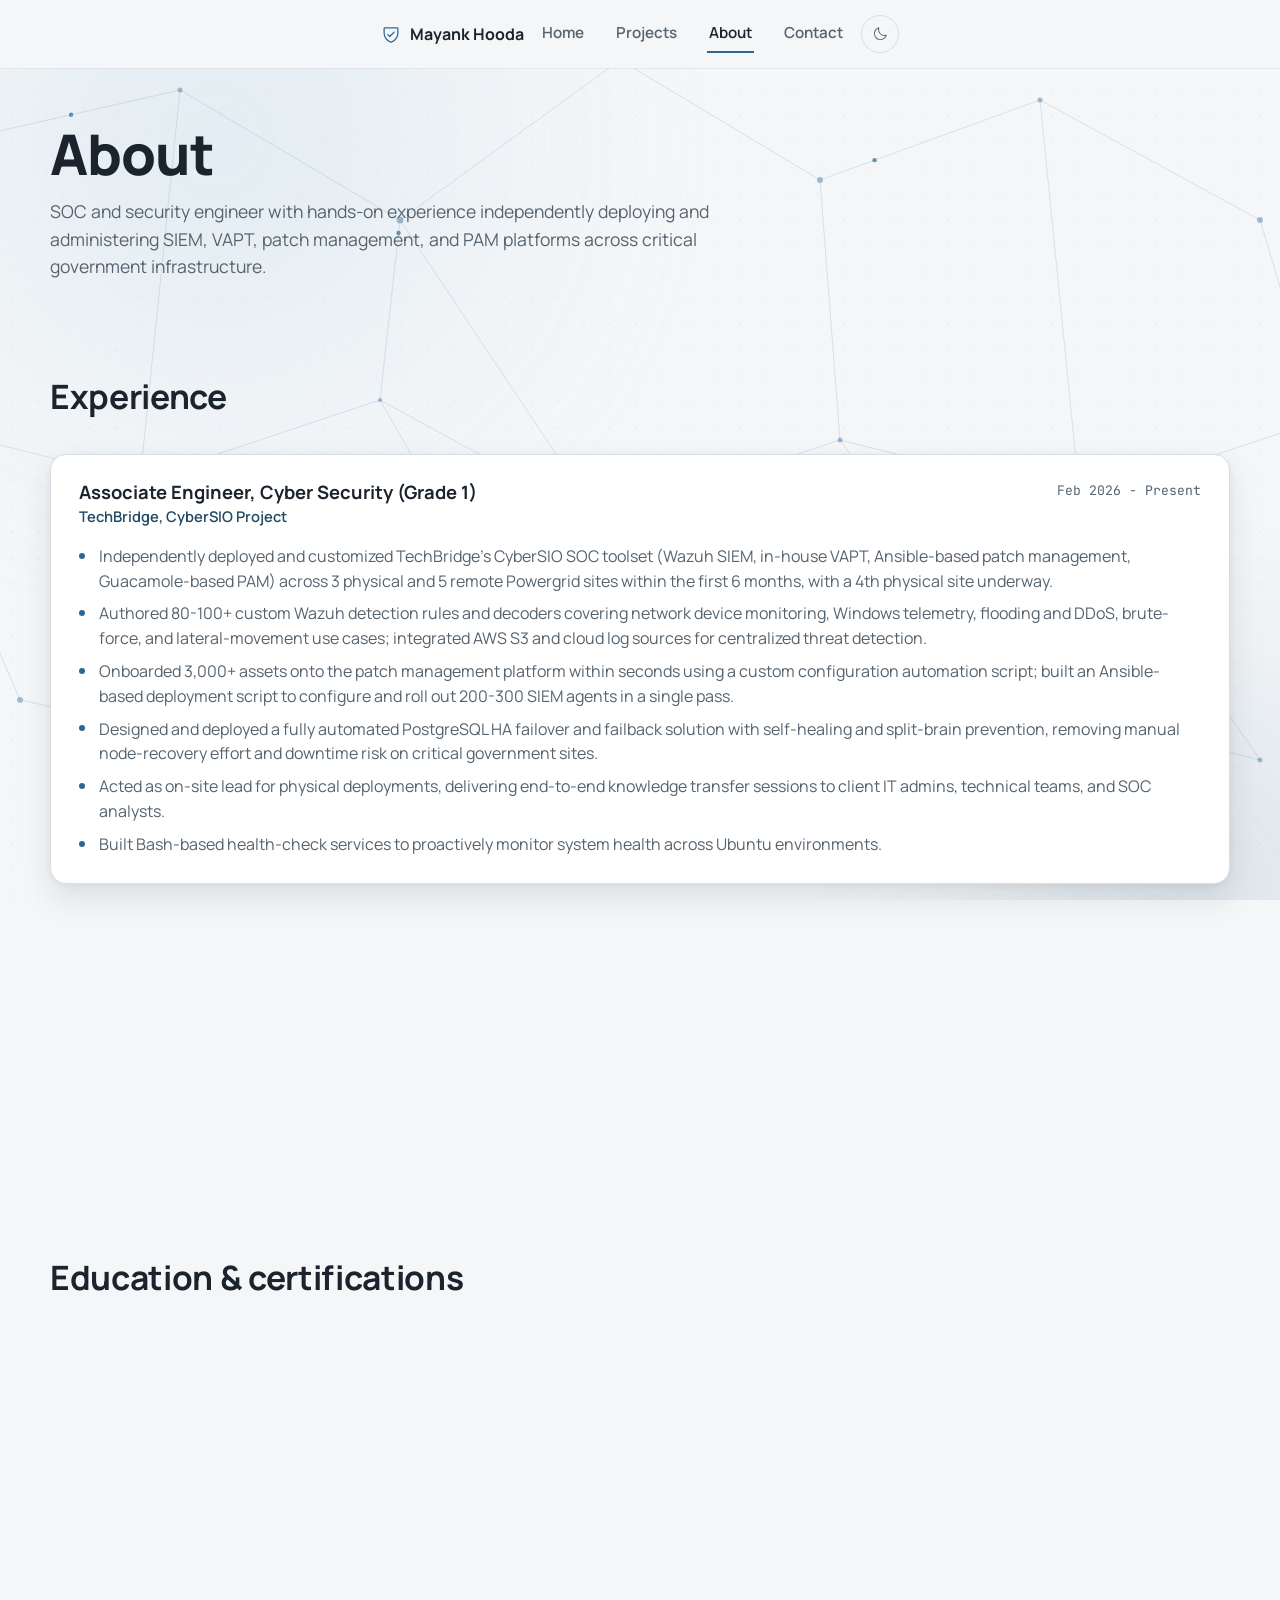
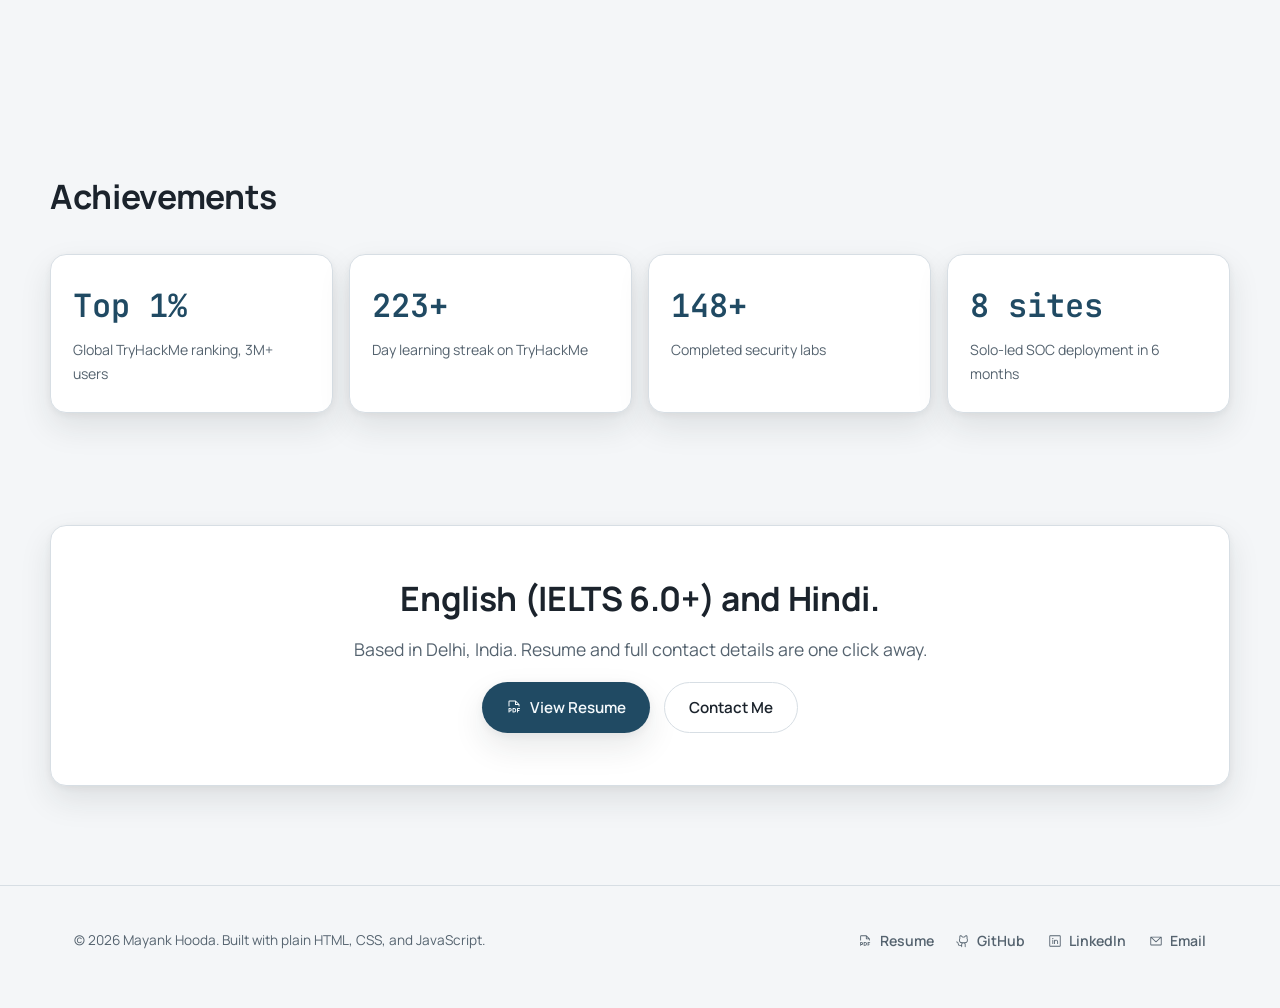
==== about.html @ 9c11d418 "Initial commit: SOC engineer portfolio site Static HTML/CSS/JS site for Mayank Hooda, built with rea" ====
<!doctype html>
<html lang="en">
<head>
<meta charset="utf-8">
<meta name="viewport" content="width=device-width, initial-scale=1">
<title>About | Mayank Hooda</title>
<meta name="description" content="Mayank Hooda's background: SOC engineering experience at TechBridge, education, certifications, and TryHackMe achievements.">
<link rel="icon" href="data:image/svg+xml,<svg xmlns=%22http://www.w3.org/2000/svg%22 viewBox=%220 0 256 256%22><rect width=%22256%22 height=%22256%22 rx=%2256%22 fill=%22%232f6690%22/><path fill=%22%23fff%22 d=%22M208,40H48A16,16,0,0,0,32,56v56c0,52.72,25.52,84.67,46.93,102.19,23.06,18.86,46,25.26,47,25.53a8,8,0,0,0,4.2,0c1-.27,23.91-6.67,47-25.53C198.48,196.67,224,164.72,224,112V56A16,16,0,0,0,208,40Zm0,72c0,37.07-13.66,67.16-40.6,89.42A129.3,129.3,0,0,1,128,223.62a128.25,128.25,0,0,1-38.92-21.81C61.82,179.51,48,149.3,48,112l0-56,160,0ZM82.34,141.66a8,8,0,0,1,11.32-11.32L112,148.69l50.34-50.35a8,8,0,0,1,11.32,11.32l-56,56a8,8,0,0,1-11.32,0Z%22/></svg>">
<link rel="stylesheet" href="assets/css/style.css?v=5">
<script>(function(){try{var t=localStorage.getItem("mh-theme");if(t==="light"||t==="dark"){document.documentElement.setAttribute("data-theme",t);}}catch(e){}})();</script>
</head>
<body>

<div class="bg-field" aria-hidden="true">
  <span class="bg-grid"></span>
  <span class="bg-blob bg-blob-a"></span>
  <span class="bg-blob bg-blob-b"></span>
  <div class="bg-network"></div>
</div>
<div class="cursor-ring" aria-hidden="true"></div>

<header class="site-nav">
  <div class="container nav-inner">
    <a href="index.html" class="brand">
      <span class="icon" style="--icon-url:url('../icons/shield-check.svg')" aria-hidden="true"></span>
      Mayank Hooda
    </a>
    <nav class="nav-links" id="navLinks" aria-label="Primary">
      <a href="index.html">Home</a>
      <a href="projects.html">Projects</a>
      <a href="about.html" aria-current="page">About</a>
      <a href="contact.html">Contact</a>
    </nav>
    <div class="nav-actions">
      <button class="icon-btn" id="themeToggle" aria-label="Toggle color theme">
        <span class="icon icon-moon" style="--icon-url:url('../icons/moon.svg')" aria-hidden="true"></span>
        <span class="icon icon-sun" style="--icon-url:url('../icons/sun.svg')" aria-hidden="true"></span>
      </button>
      <button class="nav-toggle" id="navToggle" aria-label="Open menu" aria-expanded="false" aria-controls="navLinks">
        <span class="icon" style="--icon-url:url('../icons/list.svg')" aria-hidden="true"></span>
      </button>
    </div>
  </div>
</header>

<main>
  <section class="container page-header">
    <h1 class="hero-fade" data-hero-reveal>About</h1>
    <p class="lede hero-fade" data-hero-reveal>SOC and security engineer with hands-on experience independently deploying and administering SIEM, VAPT, patch management, and PAM platforms across critical government infrastructure.</p>
  </section>

  <section class="container section-tight">
    <div class="section-head">
      <h2>Experience</h2>
    </div>
    <div class="timeline">
      <article class="panel timeline-item" data-reveal>
        <div class="timeline-head">
          <div>
            <h3>Associate Engineer, Cyber Security (Grade 1)</h3>
            <p class="timeline-role">TechBridge, CyberSIO Project</p>
          </div>
          <span class="timeline-date mono">Feb 2026 - Present</span>
        </div>
        <ul>
          <li>Independently deployed and customized TechBridge's CyberSIO SOC toolset (Wazuh SIEM, in-house VAPT, Ansible-based patch management, Guacamole-based PAM) across 3 physical and 5 remote Powergrid sites within the first 6 months, with a 4th physical site underway.</li>
          <li>Authored 80-100+ custom Wazuh detection rules and decoders covering network device monitoring, Windows telemetry, flooding and DDoS, brute-force, and lateral-movement use cases; integrated AWS S3 and cloud log sources for centralized threat detection.</li>
          <li>Onboarded 3,000+ assets onto the patch management platform within seconds using a custom configuration automation script; built an Ansible-based deployment script to configure and roll out 200-300 SIEM agents in a single pass.</li>
          <li>Designed and deployed a fully automated PostgreSQL HA failover and failback solution with self-healing and split-brain prevention, removing manual node-recovery effort and downtime risk on critical government sites.</li>
          <li>Acted as on-site lead for physical deployments, delivering end-to-end knowledge transfer sessions to client IT admins, technical teams, and SOC analysts.</li>
          <li>Built Bash-based health-check services to proactively monitor system health across Ubuntu environments.</li>
        </ul>
      </article>

      <article class="panel timeline-item" data-reveal>
        <div class="timeline-head">
          <div>
            <h3>Technical Support Engineer</h3>
            <p class="timeline-role">VSK Project, IIT Bhilai (IBITF)</p>
          </div>
          <span class="timeline-date mono">May 2024 - May 2025</span>
        </div>
        <ul>
          <li>Automated security monitoring using Python and Bash, reducing manual log analysis.</li>
          <li>Conducted vulnerability assessments on Linux infrastructure.</li>
          <li>Developed incident response scripts that streamlined event handling and automated reporting.</li>
        </ul>
      </article>
    </div>
  </section>

  <section class="container section">
    <div class="section-head">
      <h2>Education &amp; certifications</h2>
    </div>
    <div class="credential-grid">
      <div class="panel credential" data-reveal>
        <span class="icon" style="--icon-url:url('../icons/graduation-cap.svg')" aria-hidden="true"></span>
        <div>
          <h3>B.Tech, Computer Science Engineering</h3>
          <p>Big Data specialization, 2019 - 2023</p>
        </div>
      </div>
      <div class="panel credential" data-reveal>
        <span class="icon" style="--icon-url:url('../icons/certificate.svg')" aria-hidden="true"></span>
        <div>
          <h3>Cyber Security Diploma</h3>
          <p>CRAW Security, Saket, Delhi, completed 2026</p>
        </div>
      </div>
      <div class="panel credential" data-reveal>
        <span class="icon" style="--icon-url:url('../icons/shield-check.svg')" aria-hidden="true"></span>
        <div>
          <h3>Jr Penetration Tester</h3>
          <p>TryHackMe, Jul 2025</p>
        </div>
      </div>
      <div class="panel credential" data-reveal>
        <span class="icon" style="--icon-url:url('../icons/shield-check.svg')" aria-hidden="true"></span>
        <div>
          <h3>SOC Level 1 Analyst</h3>
          <p>TryHackMe, May 2025</p>
        </div>
      </div>
      <div class="panel credential" data-reveal>
        <span class="icon" style="--icon-url:url('../icons/shield-check.svg')" aria-hidden="true"></span>
        <div>
          <h3>Web Application Security</h3>
          <p>TryHackMe, May 2025</p>
        </div>
      </div>
      <div class="panel credential" data-reveal>
        <span class="icon" style="--icon-url:url('../icons/certificate.svg')" aria-hidden="true"></span>
        <div>
          <h3>Google Cybersecurity Professional Certificate</h3>
          <p>Coursera, May 2024</p>
        </div>
      </div>
    </div>
  </section>

  <section class="container section-tight">
    <div class="section-head">
      <h2>Achievements</h2>
    </div>
    <div class="stats">
      <div class="panel stat" data-reveal>
        <strong>Top 1%</strong>
        <span>Global TryHackMe ranking, 3M+ users</span>
      </div>
      <div class="panel stat" data-reveal>
        <strong data-count="300" data-suffix="+">0</strong>
        <span>Day learning streak on TryHackMe</span>
      </div>
      <div class="panel stat" data-reveal>
        <strong data-count="200" data-suffix="+">0</strong>
        <span>Completed security labs</span>
      </div>
      <div class="panel stat" data-reveal>
        <strong>8 sites</strong>
        <span>Solo-led SOC deployment in 6 months</span>
      </div>
    </div>
  </section>

  <section class="container section-tight">
    <div class="panel cta-banner" data-reveal>
      <h2>English (IELTS 6.0+) and Hindi.</h2>
      <p class="lede">Based in Delhi, India. Resume and full contact details are one click away.</p>
      <div class="cta-row">
        <a class="btn btn-primary" href="assets/files/Mayank-Hooda-Resume.pdf" target="_blank" rel="noopener">
          <span class="icon" style="--icon-url:url('../icons/file-pdf.svg')" aria-hidden="true"></span>
          View Resume
        </a>
        <a class="btn btn-secondary" href="contact.html">Contact Me</a>
      </div>
    </div>
  </section>
</main>

<footer class="site-footer">
  <div class="container footer-inner">
    <p>&copy; <span id="year"></span> Mayank Hooda. Built with plain HTML, CSS, and JavaScript.</p>
    <div class="footer-links">
      <a href="assets/files/Mayank-Hooda-Resume.pdf" target="_blank" rel="noopener">
        <span class="icon" style="--icon-url:url('../icons/file-pdf.svg')" aria-hidden="true"></span> Resume
      </a>
      <a href="https://github.com/Marky3012" target="_blank" rel="noopener">
        <span class="icon" style="--icon-url:url('../icons/github-logo.svg')" aria-hidden="true"></span> GitHub
      </a>
      <a href="https://linkedin.com/in/mayank-hooda/" target="_blank" rel="noopener">
        <span class="icon" style="--icon-url:url('../icons/linkedin-logo.svg')" aria-hidden="true"></span> LinkedIn
      </a>
      <a href="mailto:marky.hooda@gmail.com">
        <span class="icon" style="--icon-url:url('../icons/envelope-simple.svg')" aria-hidden="true"></span> Email
      </a>
    </div>
  </div>
</footer>

<script src="assets/js/main.js?v=5"></script>
</body>
</html>
---- assets/css/style.css ----
/* ==========================================================================
   Mayank Hooda -- SOC Engineer portfolio
   Design system: "carved control room" -- calm neutral surfaces machined
   into carved-in panels that raise into light. One steel-blue accent,
   locked across light and dark. Corner radii: pill (buttons/tags/nav),
   16px (cards/panels), 10px (inputs).
   ========================================================================== */

@import url("../fonts/fonts.css");

:root {
  --bg: #f4f6f8;
  --bg-alt: #eef2f5;
  --surface: #ffffff;
  --surface-carved: #e8edf1;
  --ink: #1b232c;
  --ink-muted: #55636f;
  --border: #d7dee4;
  --accent: #2f6690;
  --accent-strong: #204a63;
  --accent-soft: #d9e7ef;
  --accent-on-strong: #f4f9fc;

  --shadow-inset:
    inset 3px 3px 8px rgba(27, 35, 44, 0.10),
    inset -3px -3px 7px rgba(255, 255, 255, 0.75);
  --shadow-raised:
    0 14px 32px rgba(27, 35, 44, 0.10),
    0 2px 8px rgba(27, 35, 44, 0.06);
  --shadow-nav: 0 1px 0 rgba(27, 35, 44, 0.06);

  --radius-card: 16px;
  --radius-pill: 999px;
  --radius-input: 10px;

  --font-sans: "Manrope", system-ui, -apple-system, "Segoe UI", sans-serif;
  --font-mono: "JetBrains Mono", ui-monospace, "SFMono-Regular", Menlo, monospace;

  --container: 1180px;
  --nav-height: 68px;

  color-scheme: light;
}

@media (prefers-color-scheme: dark) {
  :root:not([data-theme="light"]) {
    --bg: #0f151b;
    --bg-alt: #121a21;
    --surface: #17212a;
    --surface-carved: #0c1116;
    --ink: #e7edf2;
    --ink-muted: #93a4b1;
    --border: #263340;
    --accent: #7fb3d5;
    --accent-strong: #a9d0e8;
    --accent-soft: #1c2e3a;
    --accent-on-strong: #0f151b;

    --shadow-inset:
      inset 3px 3px 9px rgba(0, 0, 0, 0.55),
      inset -2px -2px 6px rgba(255, 255, 255, 0.035);
    --shadow-raised:
      0 16px 38px rgba(0, 0, 0, 0.45),
      0 2px 10px rgba(0, 0, 0, 0.3);
    --shadow-nav: 0 1px 0 rgba(0, 0, 0, 0.4);

    color-scheme: dark;
  }
}

:root[data-theme="dark"] {
  --bg: #0f151b;
  --bg-alt: #121a21;
  --surface: #17212a;
  --surface-carved: #0c1116;
  --ink: #e7edf2;
  --ink-muted: #93a4b1;
  --border: #263340;
  --accent: #7fb3d5;
  --accent-strong: #a9d0e8;
  --accent-soft: #1c2e3a;
  --accent-on-strong: #0f151b;

  --shadow-inset:
    inset 3px 3px 9px rgba(0, 0, 0, 0.55),
    inset -2px -2px 6px rgba(255, 255, 255, 0.035);
  --shadow-raised:
    0 16px 38px rgba(0, 0, 0, 0.45),
    0 2px 10px rgba(0, 0, 0, 0.3);
  --shadow-nav: 0 1px 0 rgba(0, 0, 0, 0.4);

  color-scheme: dark;
}

/* ---------- Reset ---------- */
*, *::before, *::after { box-sizing: border-box; }
html { -webkit-text-size-adjust: 100%; }
body {
  margin: 0;
  background: var(--bg);
  color: var(--ink);
  font-family: var(--font-sans);
  font-size: 16px;
  line-height: 1.55;
  -webkit-font-smoothing: antialiased;
}
img { max-width: 100%; display: block; }
a { color: inherit; text-decoration: none; }
ul { margin: 0; padding: 0; list-style: none; }
h1, h2, h3, h4, p { margin: 0; }
button { font: inherit; color: inherit; background: none; border: none; cursor: pointer; }
::selection { background: var(--accent-soft); color: var(--accent-strong); }

.container {
  max-width: var(--container);
  margin: 0 auto;
  padding: 0 24px;
}

.visually-hidden {
  position: absolute;
  width: 1px; height: 1px;
  overflow: hidden;
  clip: rect(0 0 0 0);
  white-space: nowrap;
}

/* ---------- Ambient background field ----------
   Fixed behind all content. Two soft blobs drift with the pointer (mouse
   drag or touch drag, tracked in main.js via Pointer Events) for a sense of
   depth behind the "carved" panels; a faint dot grid adds a control-room
   texture. Purely decorative: aria-hidden, pointer-events:none, frozen under
   prefers-reduced-motion. */
.bg-field {
  position: fixed;
  inset: 0;
  z-index: -1;
  overflow: hidden;
  pointer-events: none;
}
.bg-grid {
  position: absolute;
  inset: -1px;
  background-image: radial-gradient(currentColor 1px, transparent 1px);
  background-size: 26px 26px;
  color: var(--ink);
  opacity: 0.035;
}
.bg-blob {
  position: absolute;
  width: 58vmax;
  height: 58vmax;
  border-radius: 50%;
  filter: blur(90px);
  will-change: transform;
  transition: transform 0.6s cubic-bezier(0.16, 1, 0.3, 1);
}
.bg-blob-a {
  top: -18vmax;
  left: -12vmax;
  background: radial-gradient(circle, var(--accent-soft) 0%, transparent 70%);
  opacity: 0.8;
  transform: translate(calc(var(--tx, 0) * 1px), calc(var(--ty, 0) * 1px));
}
.bg-blob-b {
  bottom: -22vmax;
  right: -16vmax;
  width: 46vmax;
  height: 46vmax;
  background: radial-gradient(circle, var(--accent) 0%, transparent 72%);
  opacity: 0.16;
  transform: translate(calc(var(--tx, 0) * -0.6px), calc(var(--ty, 0) * -0.6px));
}
@media (prefers-reduced-motion: reduce) {
  .bg-blob { transition: none; transform: none !important; }
}

/* Animated network topology: monitored nodes with data pulsing between
   them, generated in main.js (initBgNetwork). This is the literal shape of
   the work described on the site (SIEM/network monitoring), not decoration
   borrowed from a category cliche. Sits above the blobs, still behind all
   real content (z-index: -1 on the shared .bg-field). */
.bg-network {
  position: absolute;
  inset: 0;
}
.bg-network svg { display: block; width: 100%; height: 100%; }
.bgn-edge {
  stroke: var(--accent);
  stroke-width: 1;
  opacity: 0.14;
}
.bgn-node {
  fill: var(--accent);
  opacity: 0.4;
}
.bgn-ping {
  fill: none;
  stroke: var(--accent);
  stroke-width: 1.1;
  opacity: 0;
  transform-box: fill-box;
  transform-origin: center;
  animation: bgn-ping 3.8s ease-out infinite;
}
.bgn-packet { fill: var(--accent); opacity: 0.7; }
@keyframes bgn-ping {
  0% { transform: scale(1); opacity: 0.45; }
  100% { transform: scale(5.5); opacity: 0; }
}
@media (prefers-reduced-motion: reduce) {
  .bgn-ping { display: none; }
}

/* ---------- Icons ---------- */
.icon {
  display: inline-block;
  width: 1.05em;
  height: 1.05em;
  background-color: currentColor;
  -webkit-mask-image: var(--icon-url);
  mask-image: var(--icon-url);
  -webkit-mask-repeat: no-repeat;
  mask-repeat: no-repeat;
  -webkit-mask-position: center;
  mask-position: center;
  -webkit-mask-size: contain;
  mask-size: contain;
  vertical-align: -0.15em;
  flex-shrink: 0;
}

/* ---------- Typography ---------- */
h1 { font-size: clamp(2.1rem, 1.35rem + 3.1vw, 3.5rem); font-weight: 800; letter-spacing: -0.02em; line-height: 1.08; }
h2 { font-size: clamp(1.5rem, 1.2rem + 1.2vw, 2.1rem); font-weight: 700; letter-spacing: -0.01em; line-height: 1.2; }
h3 { font-size: 1.15rem; font-weight: 700; line-height: 1.3; }
p { color: var(--ink-muted); }
.lede { font-size: 1.1rem; color: var(--ink-muted); max-width: 60ch; }

.mono { font-family: var(--font-mono); }

/* ---------- Buttons ---------- */
.btn {
  display: inline-flex;
  align-items: center;
  gap: 8px;
  padding: 13px 24px;
  border-radius: var(--radius-pill);
  font-weight: 600;
  font-size: 0.95rem;
  white-space: nowrap;
  transition: transform 0.18s ease, box-shadow 0.18s ease, background 0.18s ease;
}
.btn:active { transform: translateY(1px) scale(0.98); }
.btn-primary {
  background: var(--accent-strong);
  color: var(--accent-on-strong);
  box-shadow: var(--shadow-raised);
}
.btn-primary:hover { box-shadow: 0 18px 34px rgba(27, 35, 44, 0.16); }
.btn-secondary {
  background: var(--surface);
  color: var(--ink);
  border: 1px solid var(--border);
}
.btn-secondary:hover { border-color: var(--accent); color: var(--accent-strong); }
.btn-ghost {
  background: transparent;
  color: var(--ink);
  border: 1px solid var(--border);
}
.btn-ghost:hover { border-color: var(--accent); color: var(--accent-strong); }
.btn-small { padding: 9px 16px; font-size: 0.85rem; }
.cta-row { display: flex; flex-wrap: wrap; gap: 14px; }

/* ---------- Carved panel ----------
   Rest state (before entering view) is invisible and dropped 28px; entering
   view fades and rises it into place, then the existing carve-to-raised
   shadow settles on top of that same motion. One transition, two layered
   effects. Stagger delay is set per-element by main.js (initReveal). */
.panel {
  position: relative;
  background: var(--surface-carved);
  border-radius: var(--radius-card);
  border: 1px solid var(--border);
  box-shadow: var(--shadow-inset);
  opacity: 0;
  --panel-y: 28px;
  --tilt-x: 0deg;
  --tilt-y: 0deg;
  transform: translateY(var(--panel-y)) perspective(900px) rotateX(var(--tilt-x)) rotateY(var(--tilt-y));
  transition: opacity 0.5s cubic-bezier(0.16, 1, 0.3, 1),
              box-shadow 0.55s cubic-bezier(0.16, 1, 0.3, 1),
              transform 0.4s cubic-bezier(0.16, 1, 0.3, 1),
              background 0.3s ease;
}
.panel.is-raised {
  opacity: 1;
  background: var(--surface);
  box-shadow: var(--shadow-raised);
  --panel-y: -3px;
}
/* Cursor/touch-reactive light catching the carved surface, tracked in main.js */
.panel::after {
  content: "";
  position: absolute;
  inset: 0;
  border-radius: inherit;
  background: radial-gradient(240px circle at var(--mx, 50%) var(--my, 50%), var(--accent-soft), transparent 72%);
  opacity: 0;
  transition: opacity 0.4s ease;
  pointer-events: none;
}
.panel:hover::after,
.panel.spotlight-active::after {
  opacity: 0.85;
}
@media (prefers-reduced-motion: reduce) {
  .panel { transition: none; opacity: 1; transform: none; }
  .panel::after { display: none; }
}

/* ---------- Text entrance (hero + page-header copy) ----------
   Same staggered fade-up language as .panel, for headline/copy blocks that
   aren't cards. Driven by the same data-hero-reveal mechanism in main.js. */
.hero-fade {
  opacity: 0;
  transform: translateY(22px);
  transition: opacity 0.8s cubic-bezier(0.16, 1, 0.3, 1),
              transform 0.8s cubic-bezier(0.16, 1, 0.3, 1);
}
.hero-fade.is-raised {
  opacity: 1;
  transform: translateY(0);
}
@media (prefers-reduced-motion: reduce) {
  .hero-fade { transition: none; opacity: 1; transform: none; }
}

/* ---------- Cursor trail ----------
   Desktop mouse only; a soft ring that lags the pointer and grows slightly
   over interactive elements. Purely decorative, never replaces the system
   cursor, hidden on touch and under reduced motion. */
.cursor-ring {
  position: fixed;
  top: 0;
  left: 0;
  width: 34px;
  height: 34px;
  border: 1.5px solid var(--accent);
  border-radius: 50%;
  pointer-events: none;
  z-index: 200;
  opacity: 0;
  transform: translate(-100px, -100px);
  transition: opacity 0.25s ease, border-color 0.3s ease, background 0.3s ease;
}
.cursor-ring.is-active { opacity: 0.55; }
.cursor-ring.is-pointer {
  opacity: 0.4;
  background: var(--accent-soft);
}
@media (hover: none), (pointer: coarse) {
  .cursor-ring { display: none; }
}
@media (prefers-reduced-motion: reduce) {
  .cursor-ring { display: none; }
}

/* ---------- Site nav ---------- */
.site-nav {
  position: sticky;
  top: 0;
  z-index: 40;
  height: var(--nav-height);
  display: flex;
  align-items: center;
  background: var(--bg);
  box-shadow: var(--shadow-nav);
  transition: box-shadow 0.3s ease;
}
.site-nav.is-scrolled {
  box-shadow: 0 10px 28px rgba(15, 21, 27, 0.10);
}
.nav-inner {
  display: flex;
  align-items: center;
  justify-content: space-between;
  gap: 16px;
}
.brand {
  display: flex;
  align-items: center;
  gap: 9px;
  font-weight: 700;
  font-size: 1rem;
  color: var(--ink);
}
.brand .icon { color: var(--accent); width: 1.3em; height: 1.3em; }
.nav-links {
  display: flex;
  align-items: center;
  gap: 28px;
  font-size: 0.95rem;
  font-weight: 600;
}
.nav-links a { color: var(--ink-muted); padding: 6px 2px; border-bottom: 2px solid transparent; }
.nav-links a:hover { color: var(--ink); }
.nav-links a[aria-current="page"] { color: var(--ink); border-bottom-color: var(--accent); }
.nav-actions { display: flex; align-items: center; gap: 10px; }
.icon-btn {
  display: inline-flex;
  align-items: center;
  justify-content: center;
  width: 38px; height: 38px;
  border-radius: var(--radius-pill);
  border: 1px solid var(--border);
  color: var(--ink-muted);
}
.icon-btn:hover { color: var(--accent-strong); border-color: var(--accent); }
.icon-sun { display: none; }
:root[data-theme="dark"] .icon-sun { display: inline-block; }
:root[data-theme="dark"] .icon-moon { display: none; }
@media (prefers-color-scheme: dark) {
  :root:not([data-theme="light"]) .icon-sun { display: inline-block; }
  :root:not([data-theme="light"]) .icon-moon { display: none; }
}
.nav-toggle { display: none; }

@media (max-width: 760px) {
  .nav-toggle {
    display: inline-flex;
    align-items: center;
    justify-content: center;
    width: 38px; height: 38px;
    border-radius: var(--radius-pill);
    border: 1px solid var(--border);
  }
  .nav-links {
    position: fixed;
    top: var(--nav-height);
    left: 0; right: 0;
    flex-direction: column;
    align-items: flex-start;
    gap: 4px;
    background: var(--bg);
    border-bottom: 1px solid var(--border);
    padding: 12px 24px 20px;
    transform: translateY(-8px);
    opacity: 0;
    pointer-events: none;
    transition: transform 0.2s ease, opacity 0.2s ease;
  }
  .nav-links.is-open { transform: translateY(0); opacity: 1; pointer-events: auto; }
  .nav-links a { width: 100%; padding: 10px 0; border-bottom: 1px solid var(--border); }
}

/* ---------- Sections ---------- */
.section { padding: 88px 0; }
.section-tight { padding: 56px 0; }
.section-head { max-width: 62ch; margin-bottom: 40px; }
.section-head h2 { margin-bottom: 12px; }
.page-header { padding: 56px 0 40px; }
.page-header h1 { margin-bottom: 14px; }

/* ---------- Hero ---------- */
.hero {
  padding: 56px 0 72px;
  display: grid;
  grid-template-columns: minmax(0, 1.15fr) minmax(0, 0.85fr);
  gap: 56px;
  align-items: center;
}
.hero-label {
  font-family: var(--font-mono);
  font-size: 0.9rem;
  color: var(--accent);
  font-weight: 500;
  margin-bottom: 18px;
  display: inline-block;
}
.hero h1 { margin-bottom: 20px; }
.hero .lede { margin-bottom: 32px; }

.hero-art {
  position: relative;
  display: grid;
  grid-template-columns: repeat(2, 1fr);
  gap: 16px;
}
.hero-tile {
  padding: 22px 18px;
  display: flex;
  flex-direction: column;
  gap: 10px;
  min-height: 118px;
  justify-content: center;
}
.hero-tile .icon { width: 1.6em; height: 1.6em; color: var(--accent); }
.hero-tile span.tile-label { font-size: 0.85rem; font-weight: 600; color: var(--ink); }
.hero-tile-wide { grid-column: span 2; flex-direction: row; align-items: center; gap: 16px; }
.hero-tile-wide .tile-copy { display: flex; flex-direction: column; gap: 4px; }
.hero-tile-wide .tile-copy small { color: var(--ink-muted); font-size: 0.78rem; }

@media (max-width: 900px) {
  .hero { grid-template-columns: 1fr; gap: 36px; padding-top: 32px; }
  .hero-art { max-width: 420px; }
}

/* ---------- Stats strip ---------- */
.stats {
  display: grid;
  grid-template-columns: repeat(4, 1fr);
  gap: 16px;
}
.stat {
  padding: 26px 22px;
  text-align: left;
}
.stat strong {
  display: block;
  font-family: var(--font-mono);
  font-size: clamp(1.5rem, 1.1rem + 1.4vw, 2rem);
  color: var(--accent-strong);
  font-weight: 600;
  margin-bottom: 6px;
}
.stat span { font-size: 0.88rem; color: var(--ink-muted); }
@media (max-width: 760px) {
  .stats { grid-template-columns: 1fr 1fr; }
}

/* ---------- Project cards ---------- */
.project-grid {
  display: grid;
  grid-template-columns: repeat(3, 1fr);
  gap: 22px;
}
.project-grid .project-card-lead { grid-column: 1 / -1; }
.project-grid.cols-2 { grid-template-columns: repeat(2, 1fr); }
.project-card { overflow: hidden; display: flex; flex-direction: column; }
.project-card-lead { display: grid; grid-template-columns: 1.1fr 1fr; }
.project-card-lead .project-media { height: 100%; min-height: 260px; }
.project-media {
  background: var(--bg-alt);
  min-height: 190px;
  display: flex;
  align-items: center;
  justify-content: center;
  overflow: hidden;
  border-bottom: 1px solid var(--border);
}
.project-card-lead .project-media { border-bottom: none; border-right: 1px solid var(--border); }
.project-media img { width: 100%; height: 100%; object-fit: cover; object-position: top; }
.project-media-icon .icon { width: 3rem; height: 3rem; color: var(--accent); opacity: 0.7; }
.project-media-diagram {
  padding: 20px;
  align-items: flex-start;
}
.project-media-diagram pre {
  font-family: var(--font-mono);
  font-size: 0.72rem;
  line-height: 1.5;
  color: var(--ink-muted);
  white-space: pre;
  overflow-x: auto;
  margin: 0;
}
.project-body { padding: 26px; display: flex; flex-direction: column; gap: 12px; flex: 1; }
.project-tagline { color: var(--accent-strong); font-weight: 600; font-size: 0.92rem; }
.tag-row { display: flex; flex-wrap: wrap; gap: 8px; margin-top: 4px; }
.tag {
  font-family: var(--font-mono);
  font-size: 0.72rem;
  padding: 5px 11px;
  border-radius: var(--radius-pill);
  background: var(--accent-soft);
  color: var(--accent-strong);
}
.project-links { display: flex; flex-wrap: wrap; gap: 10px; margin-top: auto; padding-top: 6px; }

@media (max-width: 900px) {
  .project-grid, .project-grid.cols-2 { grid-template-columns: 1fr; }
  .project-card-lead { grid-template-columns: 1fr; }
  .project-card-lead .project-media { border-right: none; border-bottom: 1px solid var(--border); min-height: 200px; }
}

/* ---------- Skills ---------- */
.skills-grid {
  display: grid;
  grid-template-columns: repeat(2, 1fr);
  gap: 16px;
}
.skill-group { padding: 24px; }
.skill-group h3 { display: flex; align-items: center; gap: 10px; margin-bottom: 14px; }
.skill-group h3 .icon { color: var(--accent); width: 1.3em; height: 1.3em; }
.skill-tags { display: flex; flex-wrap: wrap; gap: 8px; }
@media (max-width: 760px) { .skills-grid { grid-template-columns: 1fr; } }

/* ---------- Split content (about blurb, etc.) ---------- */
.split {
  display: grid;
  grid-template-columns: 1.1fr 0.9fr;
  gap: 48px;
  align-items: center;
}
.split p + p { margin-top: 14px; }
@media (max-width: 900px) { .split { grid-template-columns: 1fr; } }

/* ---------- CTA banner ---------- */
.cta-banner {
  padding: 52px 40px;
  text-align: center;
  display: flex;
  flex-direction: column;
  align-items: center;
  gap: 18px;
}
.cta-banner h2 { max-width: 34ch; }

/* ---------- Timeline (about page) ---------- */
.timeline { display: flex; flex-direction: column; gap: 20px; }
.timeline-item { padding: 26px 28px; }
.timeline-head {
  display: flex;
  flex-wrap: wrap;
  justify-content: space-between;
  gap: 8px;
  margin-bottom: 6px;
}
.timeline-head h3 { color: var(--ink); }
.timeline-role { color: var(--accent-strong); font-weight: 600; font-size: 0.92rem; margin-bottom: 4px; }
.timeline-date { font-family: var(--font-mono); font-size: 0.82rem; color: var(--ink-muted); white-space: nowrap; }
.timeline-item ul { display: flex; flex-direction: column; gap: 8px; margin-top: 12px; }
.timeline-item li {
  position: relative;
  padding-left: 20px;
  color: var(--ink-muted);
}
.timeline-item li::before {
  content: "";
  position: absolute;
  left: 0; top: 0.55em;
  width: 6px; height: 6px;
  border-radius: 50%;
  background: var(--accent);
}

/* ---------- Credential grid (about page) ---------- */
.credential-grid {
  display: grid;
  grid-template-columns: repeat(2, 1fr);
  gap: 16px;
}
.credential {
  padding: 20px 22px;
  display: flex;
  gap: 14px;
  align-items: flex-start;
}
.credential .icon { color: var(--accent); width: 1.4em; height: 1.4em; margin-top: 2px; }
.credential h3 { font-size: 1rem; margin-bottom: 3px; }
.credential p { font-size: 0.88rem; margin: 0; }
@media (max-width: 760px) { .credential-grid { grid-template-columns: 1fr; } }

/* ---------- Contact page ---------- */
.contact-grid {
  display: grid;
  grid-template-columns: repeat(3, 1fr);
  gap: 18px;
  margin-bottom: 40px;
}
.contact-card {
  padding: 26px 24px;
  display: flex;
  flex-direction: column;
  gap: 14px;
}
.contact-card .icon-wrap {
  width: 44px; height: 44px;
  border-radius: var(--radius-input);
  background: var(--accent-soft);
  color: var(--accent-strong);
  display: flex; align-items: center; justify-content: center;
}
.contact-card .icon-wrap .icon { width: 1.4em; height: 1.4em; }
.contact-card h3 { font-size: 1rem; }
.contact-value { font-family: var(--font-mono); font-size: 0.92rem; color: var(--ink); word-break: break-word; }
.contact-actions { display: flex; gap: 10px; flex-wrap: wrap; margin-top: auto; }
@media (max-width: 900px) { .contact-grid { grid-template-columns: 1fr; } }

.location-line {
  display: inline-flex;
  align-items: center;
  gap: 8px;
  font-size: 0.92rem;
  color: var(--ink-muted);
  margin-top: 10px;
}
.location-line .icon { color: var(--accent); }

/* ---------- Footer ---------- */
.site-footer { padding: 44px 0 56px; border-top: 1px solid var(--border); margin-top: 40px; }
.footer-inner {
  display: flex;
  flex-wrap: wrap;
  gap: 16px;
  justify-content: space-between;
  align-items: center;
}
.footer-inner p { font-size: 0.85rem; margin: 0; }
.footer-links { display: flex; gap: 22px; flex-wrap: wrap; }
.footer-links a {
  display: inline-flex;
  align-items: center;
  gap: 7px;
  font-size: 0.88rem;
  font-weight: 600;
  color: var(--ink-muted);
}
.footer-links a:hover { color: var(--accent-strong); }

/* ---------- Responsive base ---------- */
@media (max-width: 640px) {
  .section { padding: 64px 0; }
  .stats { grid-template-columns: 1fr 1fr; }
  h1 { line-height: 1.14; }
}
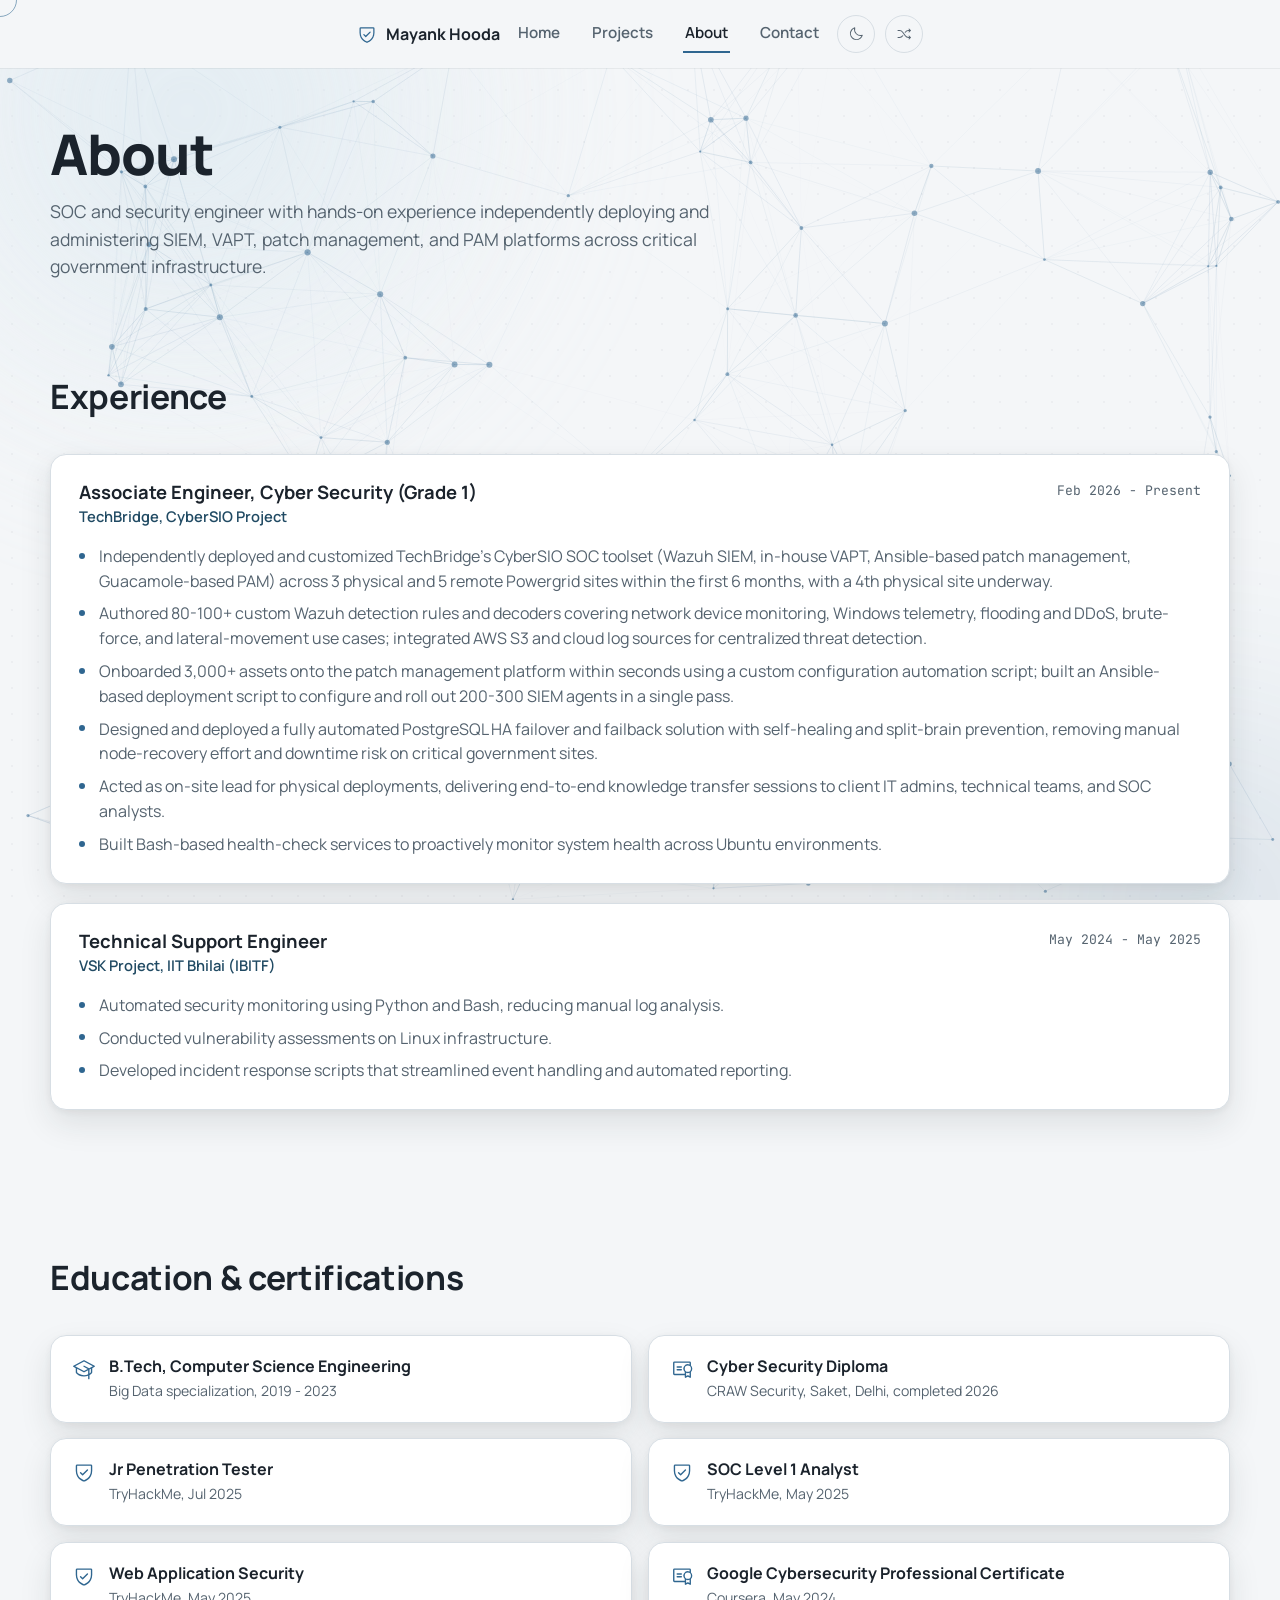
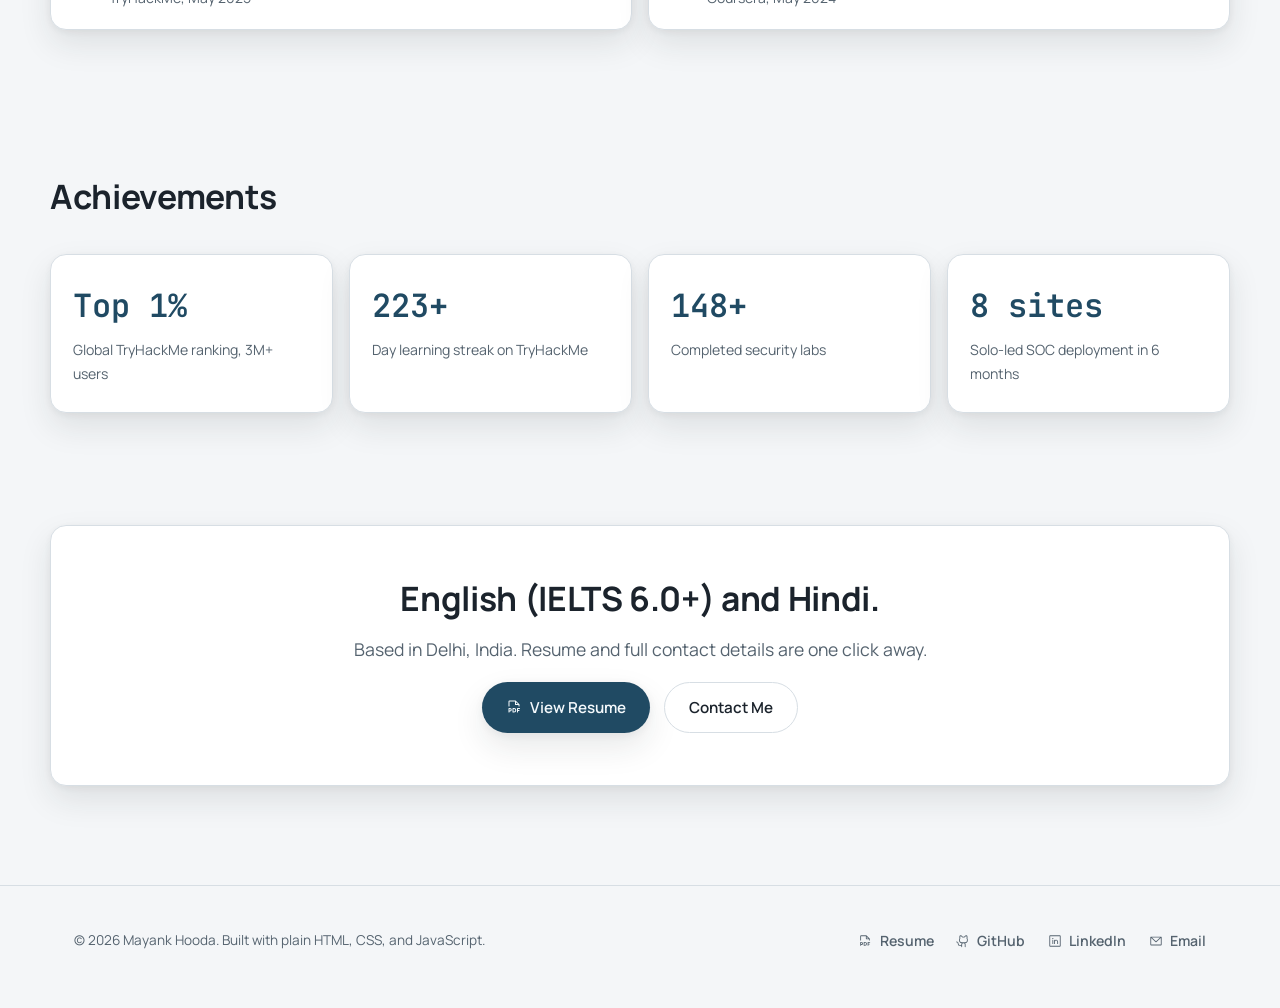
==== commit 47a87105: "Add PostgreSQL HA project, motion pass, and switchable backgrounds - New featured project: PostgreSQ" ====
--- a/about.html
+++ b/about.html
@@ -6,7 +6,7 @@
 <title>About | Mayank Hooda</title>
 <meta name="description" content="Mayank Hooda's background: SOC engineering experience at TechBridge, education, certifications, and TryHackMe achievements.">
 <link rel="icon" href="data:image/svg+xml,<svg xmlns=%22http://www.w3.org/2000/svg%22 viewBox=%220 0 256 256%22><rect width=%22256%22 height=%22256%22 rx=%2256%22 fill=%22%232f6690%22/><path fill=%22%23fff%22 d=%22M208,40H48A16,16,0,0,0,32,56v56c0,52.72,25.52,84.67,46.93,102.19,23.06,18.86,46,25.26,47,25.53a8,8,0,0,0,4.2,0c1-.27,23.91-6.67,47-25.53C198.48,196.67,224,164.72,224,112V56A16,16,0,0,0,208,40Zm0,72c0,37.07-13.66,67.16-40.6,89.42A129.3,129.3,0,0,1,128,223.62a128.25,128.25,0,0,1-38.92-21.81C61.82,179.51,48,149.3,48,112l0-56,160,0ZM82.34,141.66a8,8,0,0,1,11.32-11.32L112,148.69l50.34-50.35a8,8,0,0,1,11.32,11.32l-56,56a8,8,0,0,1-11.32,0Z%22/></svg>">
-<link rel="stylesheet" href="assets/css/style.css?v=5">
+<link rel="stylesheet" href="assets/css/style.css?v=7">
 <script>(function(){try{var t=localStorage.getItem("mh-theme");if(t==="light"||t==="dark"){document.documentElement.setAttribute("data-theme",t);}}catch(e){}})();</script>
 </head>
 <body>
@@ -36,6 +36,9 @@
         <span class="icon icon-moon" style="--icon-url:url('../icons/moon.svg')" aria-hidden="true"></span>
         <span class="icon icon-sun" style="--icon-url:url('../icons/sun.svg')" aria-hidden="true"></span>
       </button>
+      <button class="icon-btn" id="bgThemeToggle" aria-label="Switch background style">
+        <span class="icon" style="--icon-url:url('../icons/shuffle.svg')" aria-hidden="true"></span>
+      </button>
       <button class="nav-toggle" id="navToggle" aria-label="Open menu" aria-expanded="false" aria-controls="navLinks">
         <span class="icon" style="--icon-url:url('../icons/list.svg')" aria-hidden="true"></span>
       </button>
@@ -198,6 +201,6 @@
   </div>
 </footer>
 
-<script src="assets/js/main.js?v=5"></script>
+<script src="assets/js/main.js?v=12"></script>
 </body>
 </html>
--- a/assets/css/style.css
+++ b/assets/css/style.css
@@ -175,15 +175,21 @@
   .bg-blob { transition: none; transform: none !important; }
 }
 
-/* Animated network topology: monitored nodes with data pulsing between
-   them, generated in main.js (initBgNetwork). This is the literal shape of
-   the work described on the site (SIEM/network monitoring), not decoration
-   borrowed from a category cliche. Sits above the blobs, still behind all
-   real content (z-index: -1 on the shared .bg-field). */
+/* Animated network backdrop: switchable at runtime (main.js, initBgTheme)
+   between multiple visuals, more addable later. Sits above the blobs, still
+   behind all real content (z-index: -1 on the shared .bg-field). */
 .bg-network {
   position: absolute;
   inset: 0;
 }
+.bg-network canvas {
+  display: block;
+  width: 100%;
+  height: 100%;
+}
+
+/* "classic" theme: the original hand-placed constellation. Colors are
+   plain CSS custom properties, so no JS color refresh is needed for it. */
 .bg-network svg { display: block; width: 100%; height: 100%; }
 .bgn-edge {
   stroke: var(--accent);
@@ -530,14 +536,17 @@
   .stats { grid-template-columns: 1fr 1fr; }
 }
 
-/* ---------- Project cards ---------- */
+/* ---------- Project cards ----------
+   Flexbox rather than a fixed column grid: the real project count varies
+   page to page (and grows as repos are added), so remainder rows grow to
+   fill the row instead of leaving an empty trailing cell. */
 .project-grid {
-  display: grid;
-  grid-template-columns: repeat(3, 1fr);
+  display: flex;
+  flex-wrap: wrap;
   gap: 22px;
 }
-.project-grid .project-card-lead { grid-column: 1 / -1; }
-.project-grid.cols-2 { grid-template-columns: repeat(2, 1fr); }
+.project-grid .project-card-lead { flex: 1 1 100%; }
+.project-grid .project-card:not(.project-card-lead) { flex: 1 1 320px; }
 .project-card { overflow: hidden; display: flex; flex-direction: column; }
 .project-card-lead { display: grid; grid-template-columns: 1.1fr 1fr; }
 .project-card-lead .project-media { height: 100%; min-height: 260px; }
@@ -580,7 +589,7 @@
 .project-links { display: flex; flex-wrap: wrap; gap: 10px; margin-top: auto; padding-top: 6px; }
 
 @media (max-width: 900px) {
-  .project-grid, .project-grid.cols-2 { grid-template-columns: 1fr; }
+  .project-grid .project-card:not(.project-card-lead) { flex-basis: 100%; }
   .project-card-lead { grid-template-columns: 1fr; }
   .project-card-lead .project-media { border-right: none; border-bottom: 1px solid var(--border); min-height: 200px; }
 }
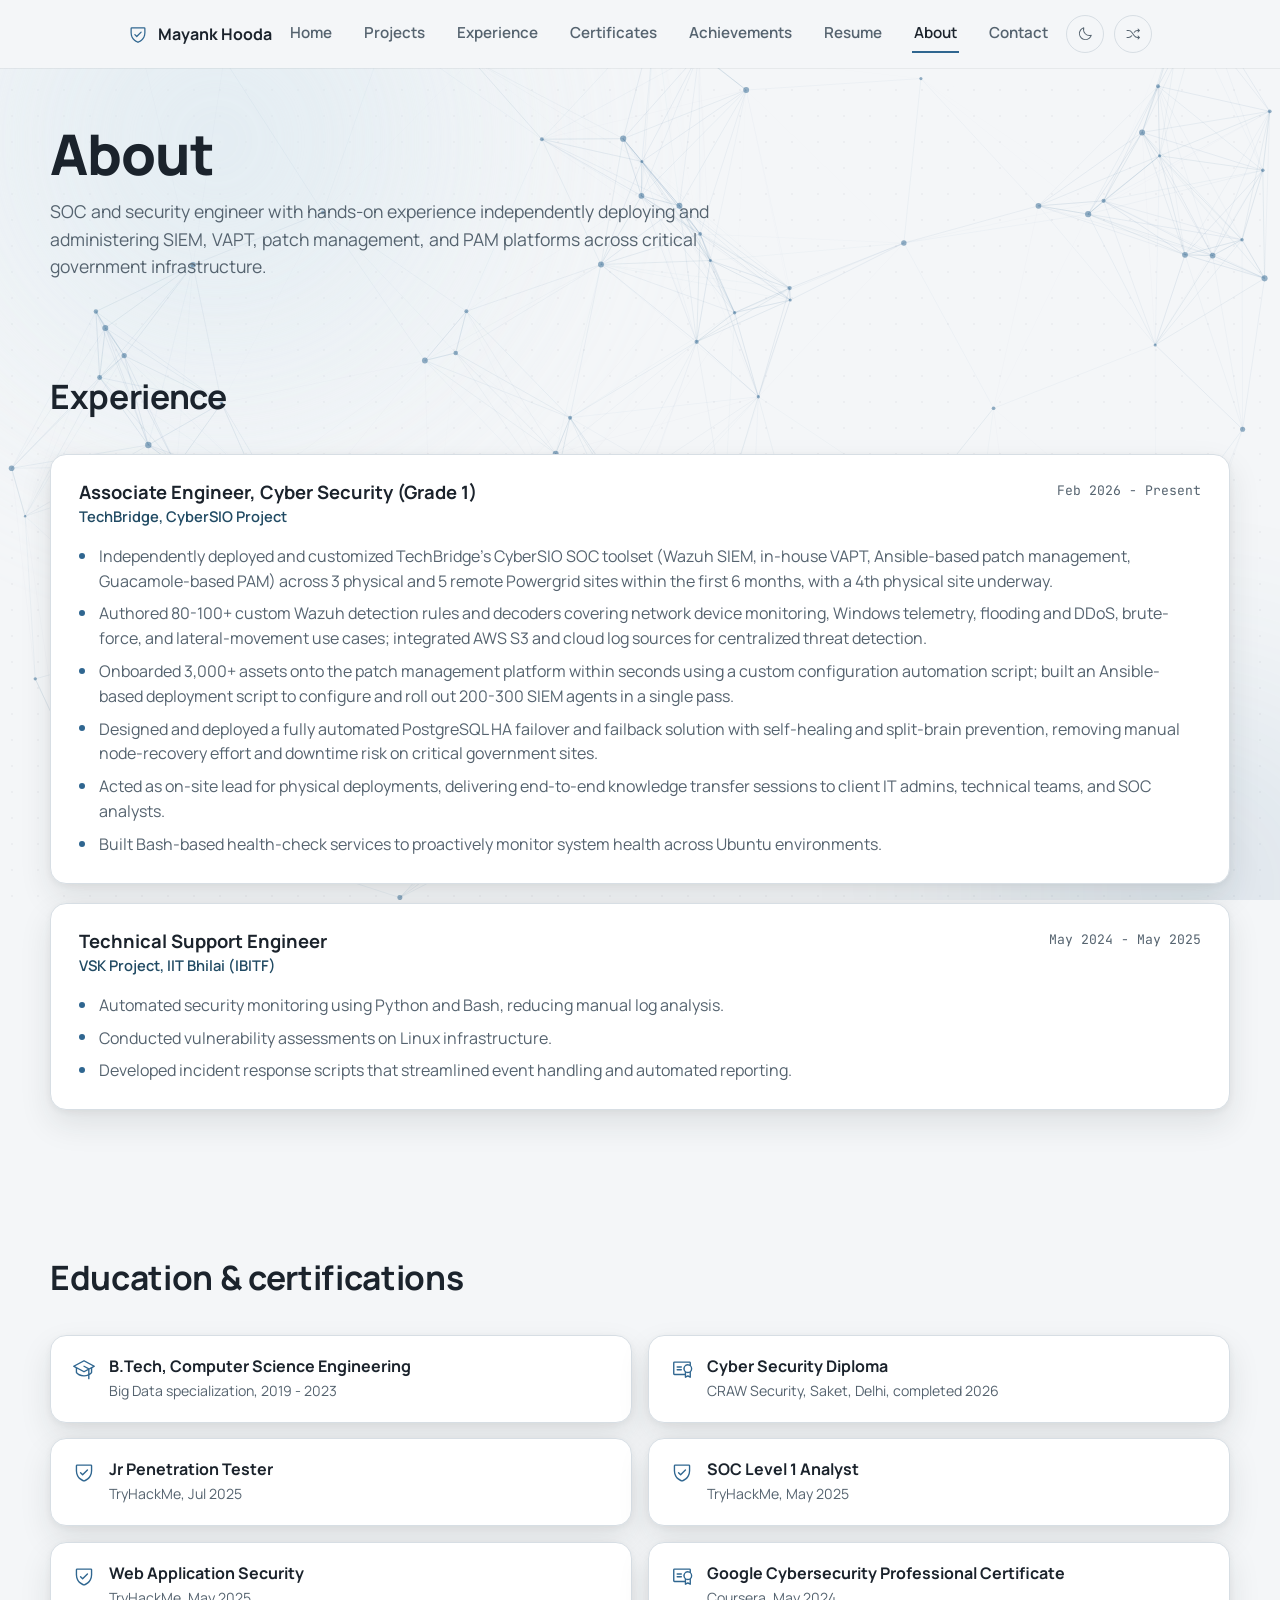
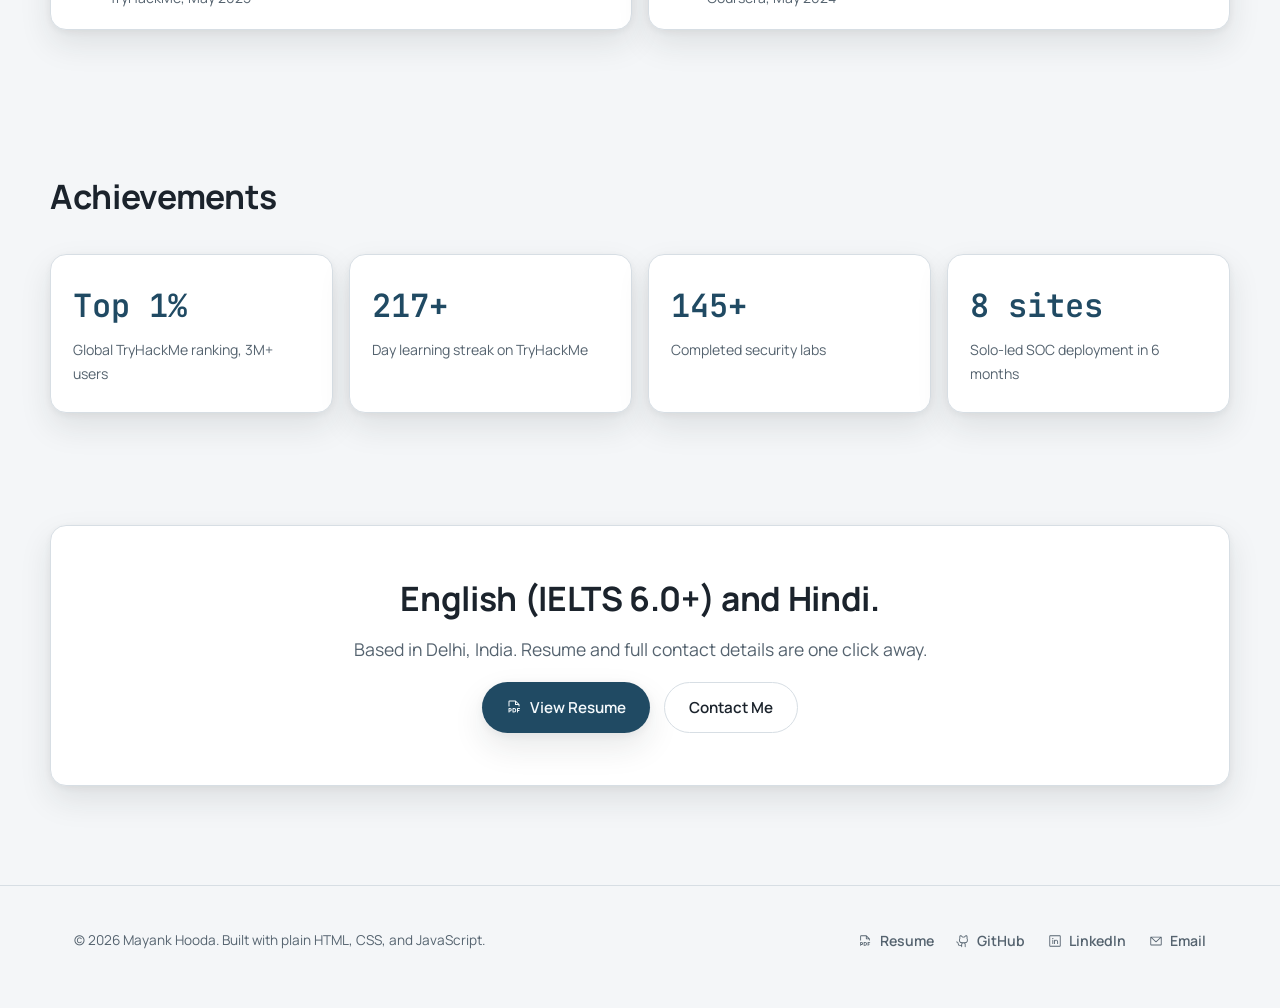
==== commit d435290e: "Add custom Resume, Experience, Certificates and Achievements pages - resume.html: styled in-site res" ====
--- a/about.html
+++ b/about.html
@@ -28,7 +28,11 @@
     <nav class="nav-links" id="navLinks" aria-label="Primary">
       <a href="index.html">Home</a>
       <a href="projects.html">Projects</a>
-      <a href="about.html" aria-current="page">About</a>
+      <a href="experience.html">Experience</a>
+      <a href="certificates.html">Certificates</a>
+      <a href="achievements.html">Achievements</a>
+      <a href="resume.html">Resume</a>
+<a href="about.html" aria-current="page">About</a>
       <a href="contact.html">Contact</a>
     </nav>
     <div class="nav-actions">
@@ -171,7 +175,7 @@
       <h2>English (IELTS 6.0+) and Hindi.</h2>
       <p class="lede">Based in Delhi, India. Resume and full contact details are one click away.</p>
       <div class="cta-row">
-        <a class="btn btn-primary" href="assets/files/Mayank-Hooda-Resume.pdf" target="_blank" rel="noopener">
+        <a class="btn btn-primary" href="resume.html">
           <span class="icon" style="--icon-url:url('../icons/file-pdf.svg')" aria-hidden="true"></span>
           View Resume
         </a>
--- a/assets/css/style.css
+++ b/assets/css/style.css
@@ -433,7 +433,7 @@
 }
 .nav-toggle { display: none; }
 
-@media (max-width: 760px) {
+@media (max-width: 1080px) {
   .nav-toggle {
     display: inline-flex;
     align-items: center;
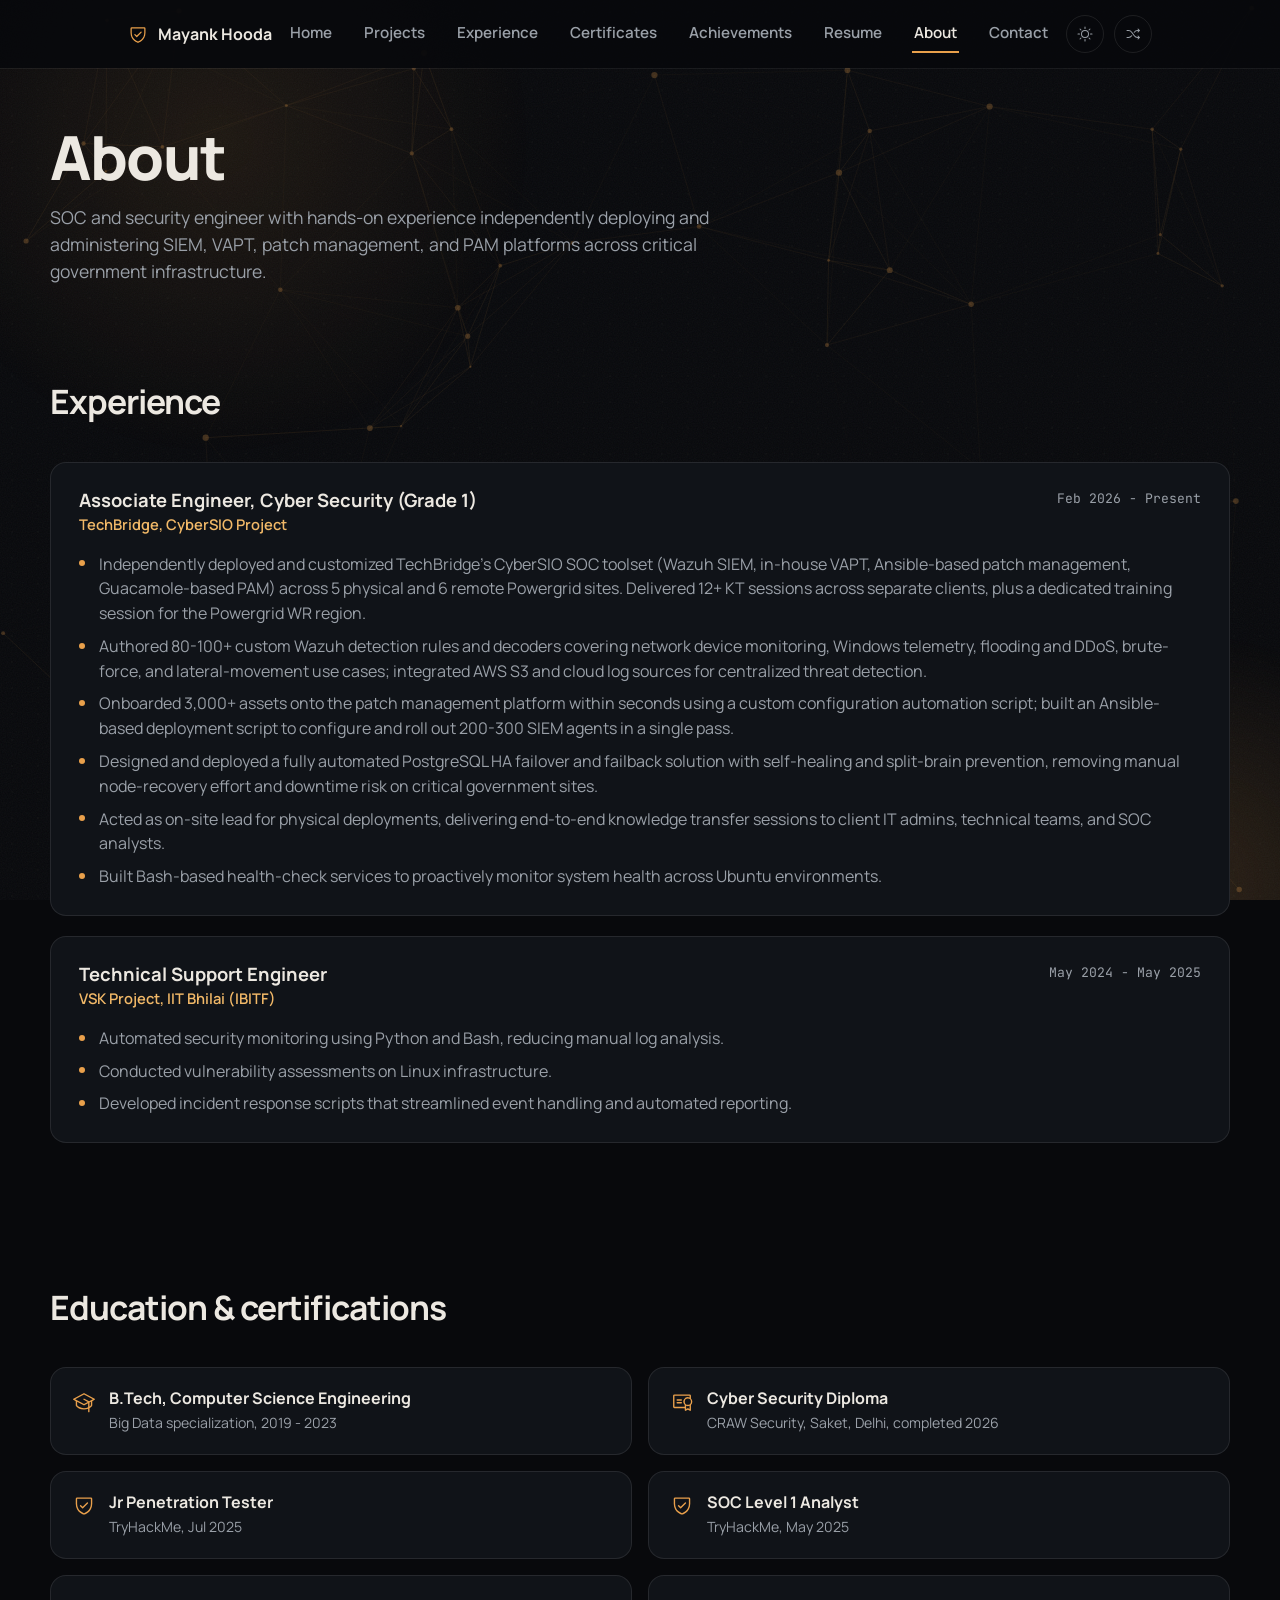
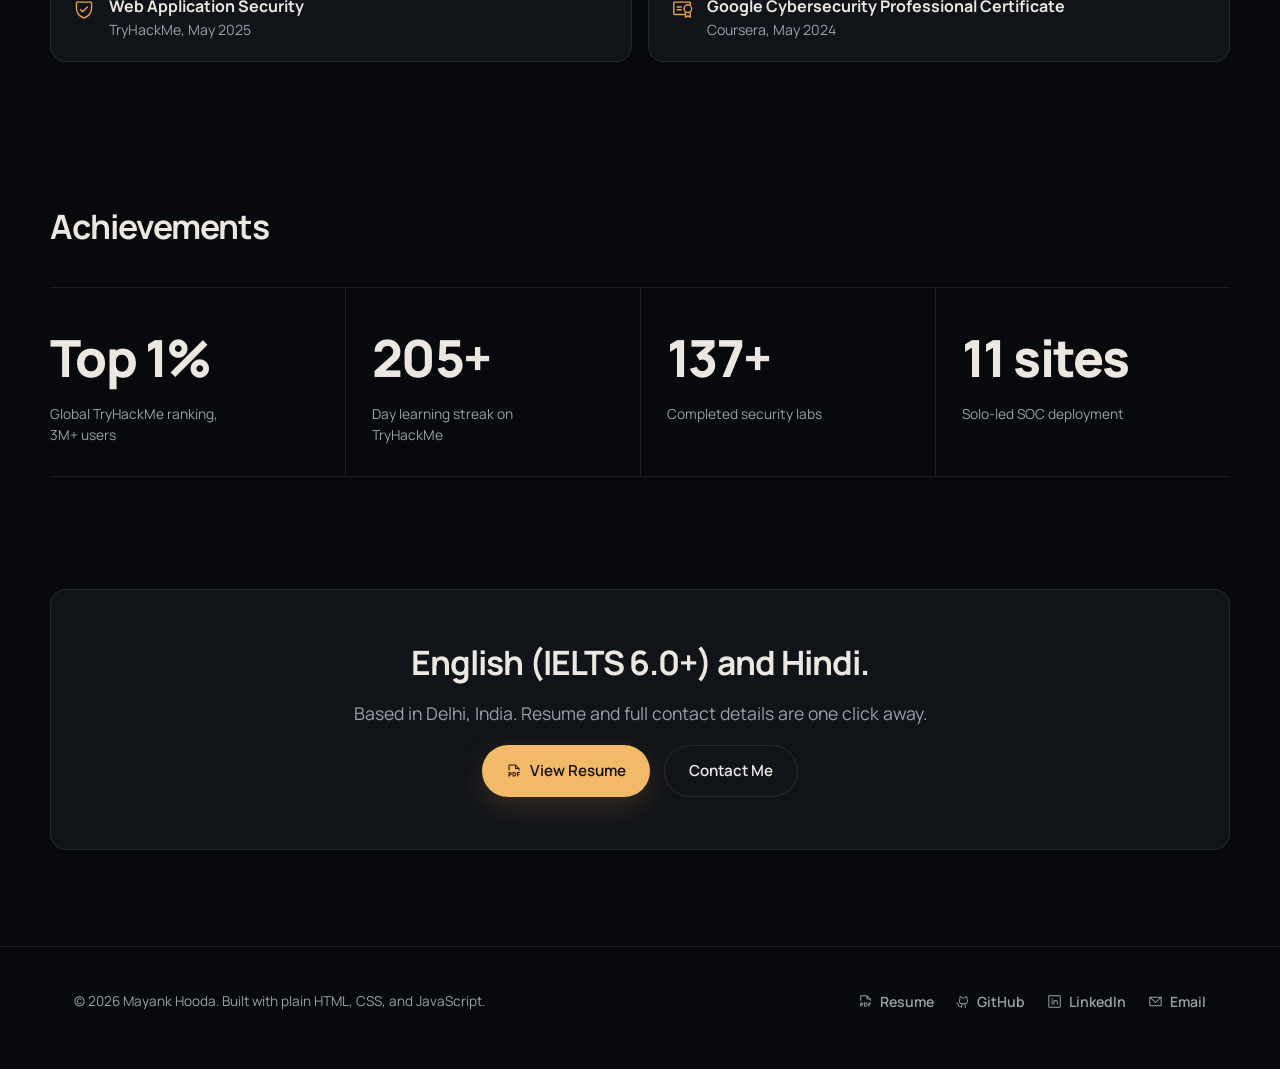
==== commit ff93fb73: "Give the site a dark cinematic look, smoother scrolling, and updated achievements" ====
--- a/about.html
+++ b/about.html
@@ -6,8 +6,9 @@
 <title>About | Mayank Hooda</title>
 <meta name="description" content="Mayank Hooda's background: SOC engineering experience at TechBridge, education, certifications, and TryHackMe achievements.">
 <link rel="icon" href="data:image/svg+xml,<svg xmlns=%22http://www.w3.org/2000/svg%22 viewBox=%220 0 256 256%22><rect width=%22256%22 height=%22256%22 rx=%2256%22 fill=%22%232f6690%22/><path fill=%22%23fff%22 d=%22M208,40H48A16,16,0,0,0,32,56v56c0,52.72,25.52,84.67,46.93,102.19,23.06,18.86,46,25.26,47,25.53a8,8,0,0,0,4.2,0c1-.27,23.91-6.67,47-25.53C198.48,196.67,224,164.72,224,112V56A16,16,0,0,0,208,40Zm0,72c0,37.07-13.66,67.16-40.6,89.42A129.3,129.3,0,0,1,128,223.62a128.25,128.25,0,0,1-38.92-21.81C61.82,179.51,48,149.3,48,112l0-56,160,0ZM82.34,141.66a8,8,0,0,1,11.32-11.32L112,148.69l50.34-50.35a8,8,0,0,1,11.32,11.32l-56,56a8,8,0,0,1-11.32,0Z%22/></svg>">
-<link rel="stylesheet" href="assets/css/style.css?v=7">
-<script>(function(){try{var t=localStorage.getItem("mh-theme");if(t==="light"||t==="dark"){document.documentElement.setAttribute("data-theme",t);}}catch(e){}})();</script>
+<link rel="stylesheet" href="assets/css/style.css?v=9">
+<link rel="stylesheet" href="assets/css/cinematic.css?v=4">
+<script>(function(){try{var t=localStorage.getItem("mh-theme");document.documentElement.setAttribute("data-theme",t==="light"?"light":"dark");}catch(e){}})();</script>
 </head>
 <body>
 
@@ -17,7 +18,6 @@
   <span class="bg-blob bg-blob-b"></span>
   <div class="bg-network"></div>
 </div>
-<div class="cursor-ring" aria-hidden="true"></div>
 
 <header class="site-nav">
   <div class="container nav-inner">
@@ -70,7 +70,7 @@
           <span class="timeline-date mono">Feb 2026 - Present</span>
         </div>
         <ul>
-          <li>Independently deployed and customized TechBridge's CyberSIO SOC toolset (Wazuh SIEM, in-house VAPT, Ansible-based patch management, Guacamole-based PAM) across 3 physical and 5 remote Powergrid sites within the first 6 months, with a 4th physical site underway.</li>
+          <li>Independently deployed and customized TechBridge's CyberSIO SOC toolset (Wazuh SIEM, in-house VAPT, Ansible-based patch management, Guacamole-based PAM) across 5 physical and 6 remote Powergrid sites. Delivered 12+ KT sessions across separate clients, plus a dedicated training session for the Powergrid WR region.</li>
           <li>Authored 80-100+ custom Wazuh detection rules and decoders covering network device monitoring, Windows telemetry, flooding and DDoS, brute-force, and lateral-movement use cases; integrated AWS S3 and cloud log sources for centralized threat detection.</li>
           <li>Onboarded 3,000+ assets onto the patch management platform within seconds using a custom configuration automation script; built an Ansible-based deployment script to configure and roll out 200-300 SIEM agents in a single pass.</li>
           <li>Designed and deployed a fully automated PostgreSQL HA failover and failback solution with self-healing and split-brain prevention, removing manual node-recovery effort and downtime risk on critical government sites.</li>
@@ -164,8 +164,8 @@
         <span>Completed security labs</span>
       </div>
       <div class="panel stat" data-reveal>
-        <strong>8 sites</strong>
-        <span>Solo-led SOC deployment in 6 months</span>
+        <strong>11 sites</strong>
+        <span>Solo-led SOC deployment</span>
       </div>
     </div>
   </section>
@@ -205,6 +205,6 @@
   </div>
 </footer>
 
-<script src="assets/js/main.js?v=12"></script>
+<script src="assets/js/main.js?v=13"></script>
 </body>
 </html>
--- a/assets/css/cinematic.css
+++ b/assets/css/cinematic.css
@@ -0,0 +1,220 @@
+/* ==========================================================================
+   Cinematic layer. Loaded after style.css / pages.css and overrides tokens
+   and a handful of components. Dark is the default theme (set in each page's
+   inline head script); light stays available through the theme toggle.
+   One warm amber accent against deep ink. Shapes: pill (buttons/tags),
+   16px (panels), 10px (inputs), same scale as before.
+   ========================================================================== */
+
+:root[data-theme="dark"] {
+  --bg: #08090c;
+  --bg-alt: #0c0e12;
+  --surface: #101318;
+  --surface-carved: #0b0d11;
+  --ink: #ece8e1;
+  --ink-muted: #9aa0a8;
+  --border: rgba(255, 255, 255, 0.09);
+  --accent: #e9a04b;
+  --accent-strong: #f2b968;
+  --accent-soft: rgba(233, 160, 75, 0.12);
+  --accent-on-strong: #17110a;
+  --nav-bg: rgba(8, 9, 12, 0.94);
+  --shadow-inset: none;
+  --shadow-raised: 0 24px 60px rgba(0, 0, 0, 0.5);
+  --shadow-nav: 0 1px 0 rgba(255, 255, 255, 0.06);
+  color-scheme: dark;
+}
+
+:root[data-theme="light"] {
+  --accent: #a85d12;
+  --accent-strong: #7a410a;
+  --accent-soft: #f6e6d0;
+  --accent-on-strong: #fff8ee;
+  --nav-bg: rgba(244, 246, 248, 0.94);
+}
+
+/* ---------- Global feel ---------- */
+body { background: var(--bg); }
+h1, h2 { letter-spacing: -0.03em; }
+::selection { background: var(--accent); color: var(--accent-on-strong); }
+
+/* Film grain: lives inside the fixed background layer (behind content), so
+   it never blends over or forces repaints of scrolling content. */
+.bg-field::after {
+  content: "";
+  position: absolute;
+  inset: 0;
+  pointer-events: none;
+  opacity: 0.05;
+  background-image: url("data:image/svg+xml;utf8,<svg xmlns='http://www.w3.org/2000/svg' width='160' height='160'><filter id='n'><feTurbulence type='fractalNoise' baseFrequency='0.8' numOctaves='2' stitchTiles='stitch'/></filter><rect width='100%' height='100%' filter='url(%23n)'/></svg>");
+}
+:root[data-theme="light"] .bg-field::after { opacity: 0.025; }
+.bg-grid { opacity: 0.02; }
+.cursor-ring { display: none !important; }
+
+/* ---------- Nav ---------- */
+.site-nav {
+  background: var(--nav-bg, var(--bg));
+}
+.site-nav.is-scrolled { box-shadow: 0 10px 30px rgba(0, 0, 0, 0.35); }
+
+/* ---------- Buttons ---------- */
+.btn-primary { box-shadow: 0 10px 30px rgba(233, 160, 75, 0.18); }
+.btn-primary:hover { box-shadow: 0 14px 36px rgba(233, 160, 75, 0.3); }
+.btn-secondary { background: transparent; }
+
+/* ---------- Panels: flat, hairline, lit from within ---------- */
+.panel,
+.panel.is-raised {
+  background: var(--surface);
+  box-shadow: none;
+  border: 1px solid var(--border);
+}
+.panel:hover { border-color: rgba(233, 160, 75, 0.35); }
+:root[data-theme="light"] .panel { background: var(--surface-carved); }
+:root[data-theme="light"] .panel.is-raised { background: var(--surface); box-shadow: var(--shadow-raised); }
+
+/* ---------- Hero: manifesto type under a single warm light ---------- */
+.hero {
+  position: relative;
+  grid-template-columns: 1fr;
+  gap: 0;
+  padding: 72px 0 56px;
+}
+.hero::before {
+  content: "";
+  position: absolute;
+  top: -120px;
+  left: -10%;
+  width: 70%;
+  height: 520px;
+  background: radial-gradient(ellipse at 30% 30%, rgba(233, 160, 75, 0.20), transparent 62%);
+  pointer-events: none;
+  z-index: -1;
+}
+.hero h1 {
+  font-size: clamp(2.5rem, 1.3rem + 4.6vw, 4.6rem);
+  line-height: 1.04;
+  max-width: 17ch;
+  margin-bottom: 24px;
+}
+.hero .lede { max-width: 52ch; }
+.hero-id {
+  display: flex;
+  align-items: center;
+  gap: 14px;
+  margin-bottom: 28px;
+}
+.hero-id img {
+  width: 56px;
+  height: 56px;
+  border-radius: 50%;
+  object-fit: cover;
+  object-position: center 22%;
+  border: 1px solid rgba(233, 160, 75, 0.55);
+  box-shadow: 0 0 0 4px rgba(233, 160, 75, 0.08);
+}
+.hero-id strong { display: block; font-size: 1rem; color: var(--ink); line-height: 1.2; }
+.hero-id span { font-family: var(--font-mono); font-size: 0.82rem; color: var(--accent); }
+
+/* ---------- Stats: one line of large numerals, no boxes ---------- */
+.stats { gap: 0; border-top: 1px solid var(--border); border-bottom: 1px solid var(--border); }
+.stats .stat.panel,
+.stats .stat.panel.is-raised {
+  background: transparent;
+  border: 0;
+  border-left: 1px solid var(--border);
+  border-radius: 0;
+  padding: 30px 26px;
+}
+.stats .stat.panel:first-child { border-left: 0; padding-left: 0; }
+.stat strong {
+  font-family: var(--font-sans);
+  font-weight: 800;
+  letter-spacing: -0.03em;
+  font-size: clamp(2rem, 1.2rem + 2.6vw, 3.2rem);
+  color: var(--ink);
+}
+.stat span { font-size: 0.86rem; max-width: 22ch; display: block; }
+@media (max-width: 760px) {
+  .stats .stat.panel { padding: 22px 16px; border-left: 0; border-top: 1px solid var(--border); }
+  .stats .stat.panel:nth-child(-n+2) { border-top: 0; }
+  .stats .stat.panel:first-child { padding-left: 16px; }
+}
+
+/* ---------- Skills: a ruled list instead of six cards ---------- */
+.skills-grid { grid-template-columns: 1fr; gap: 0; border-top: 1px solid var(--border); }
+.skills-grid .skill-group.panel,
+.skills-grid .skill-group.panel.is-raised {
+  display: grid;
+  grid-template-columns: minmax(220px, 300px) 1fr;
+  gap: 24px;
+  align-items: baseline;
+  padding: 22px 0;
+  background: transparent;
+  border: 0;
+  border-bottom: 1px solid var(--border);
+  border-radius: 0;
+}
+.skills-grid .skill-group h3 { margin: 0; font-size: 1rem; }
+.skill-tags { gap: 6px 14px; }
+.skill-tags .tag {
+  background: none;
+  padding: 0;
+  color: var(--ink-muted);
+  font-size: 0.82rem;
+}
+.skill-tags .tag:not(:last-child)::after {
+  content: "/";
+  margin-left: 14px;
+  color: var(--accent);
+  opacity: 0.6;
+}
+@media (max-width: 760px) {
+  .skills-grid .skill-group.panel { grid-template-columns: 1fr; gap: 10px; }
+}
+
+/* ---------- Page headers and CTA banner ---------- */
+.page-header h1 { font-size: clamp(2.2rem, 1.2rem + 3.6vw, 3.8rem); }
+.cta-banner {
+  background:
+    radial-gradient(ellipse at 50% 0%, rgba(233, 160, 75, 0.14), transparent 65%),
+    var(--surface);
+}
+
+/* ---------- Motion off ---------- */
+
+/* ---------- Legibility fixes ---------- */
+.bg-network { opacity: 0.5; }
+.split h2 { margin-bottom: 16px; }
+
+/* ---------- Scroll performance ---------- */
+/* Gradients are already soft; a 90px blur on a 58vmax layer is pure GPU cost. */
+.bg-blob { filter: none; }
+.bg-blob-a { background: radial-gradient(circle, var(--accent-soft) 0%, transparent 62%); }
+.bg-blob-b { background: radial-gradient(circle, var(--accent) 0%, transparent 62%); }
+
+/* Panels animate only compositor-friendly properties; no shadow/background
+   transitions, and no permanent 3D transform once they have revealed. */
+.panel {
+  transition: opacity 0.45s cubic-bezier(0.16, 1, 0.3, 1),
+              transform 0.45s cubic-bezier(0.16, 1, 0.3, 1),
+              border-color 0.25s ease;
+}
+.panel.is-raised { transform: none; }
+.project-card.panel.is-raised {
+  transform: translateY(-3px) perspective(900px) rotateX(var(--tilt-x)) rotateY(var(--tilt-y));
+}
+.hero-fade { transition-duration: 0.6s; }
+
+/* Skip rendering off-screen sections until they approach the viewport. */
+.section {
+  content-visibility: auto;
+  contain-intrinsic-size: auto 560px;
+}
+
+/* Side gutters: the section padding shorthand drops .container's 24px, so
+   restore it whenever the viewport is narrower than the container. */
+@media (max-width: 1228px) {
+  .hero, .section, .section-tight { padding-left: 24px; padding-right: 24px; }
+}
